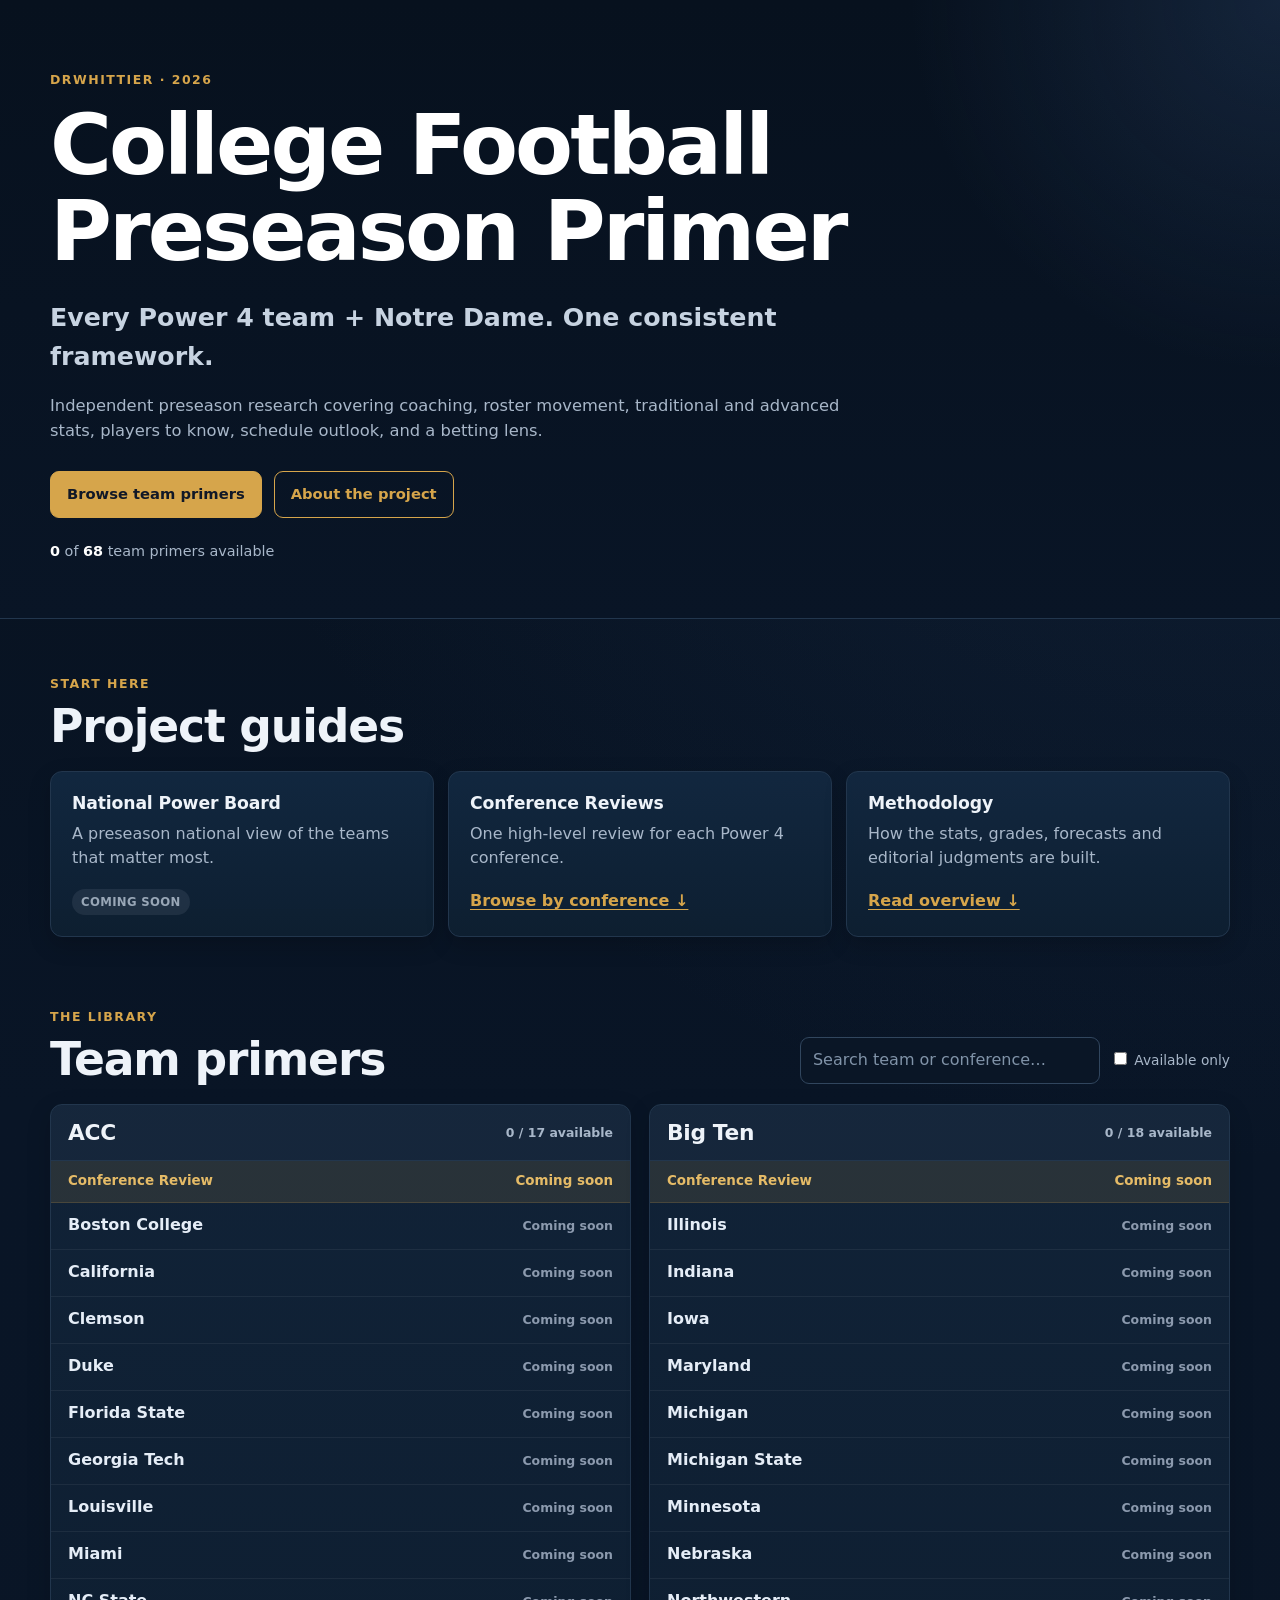
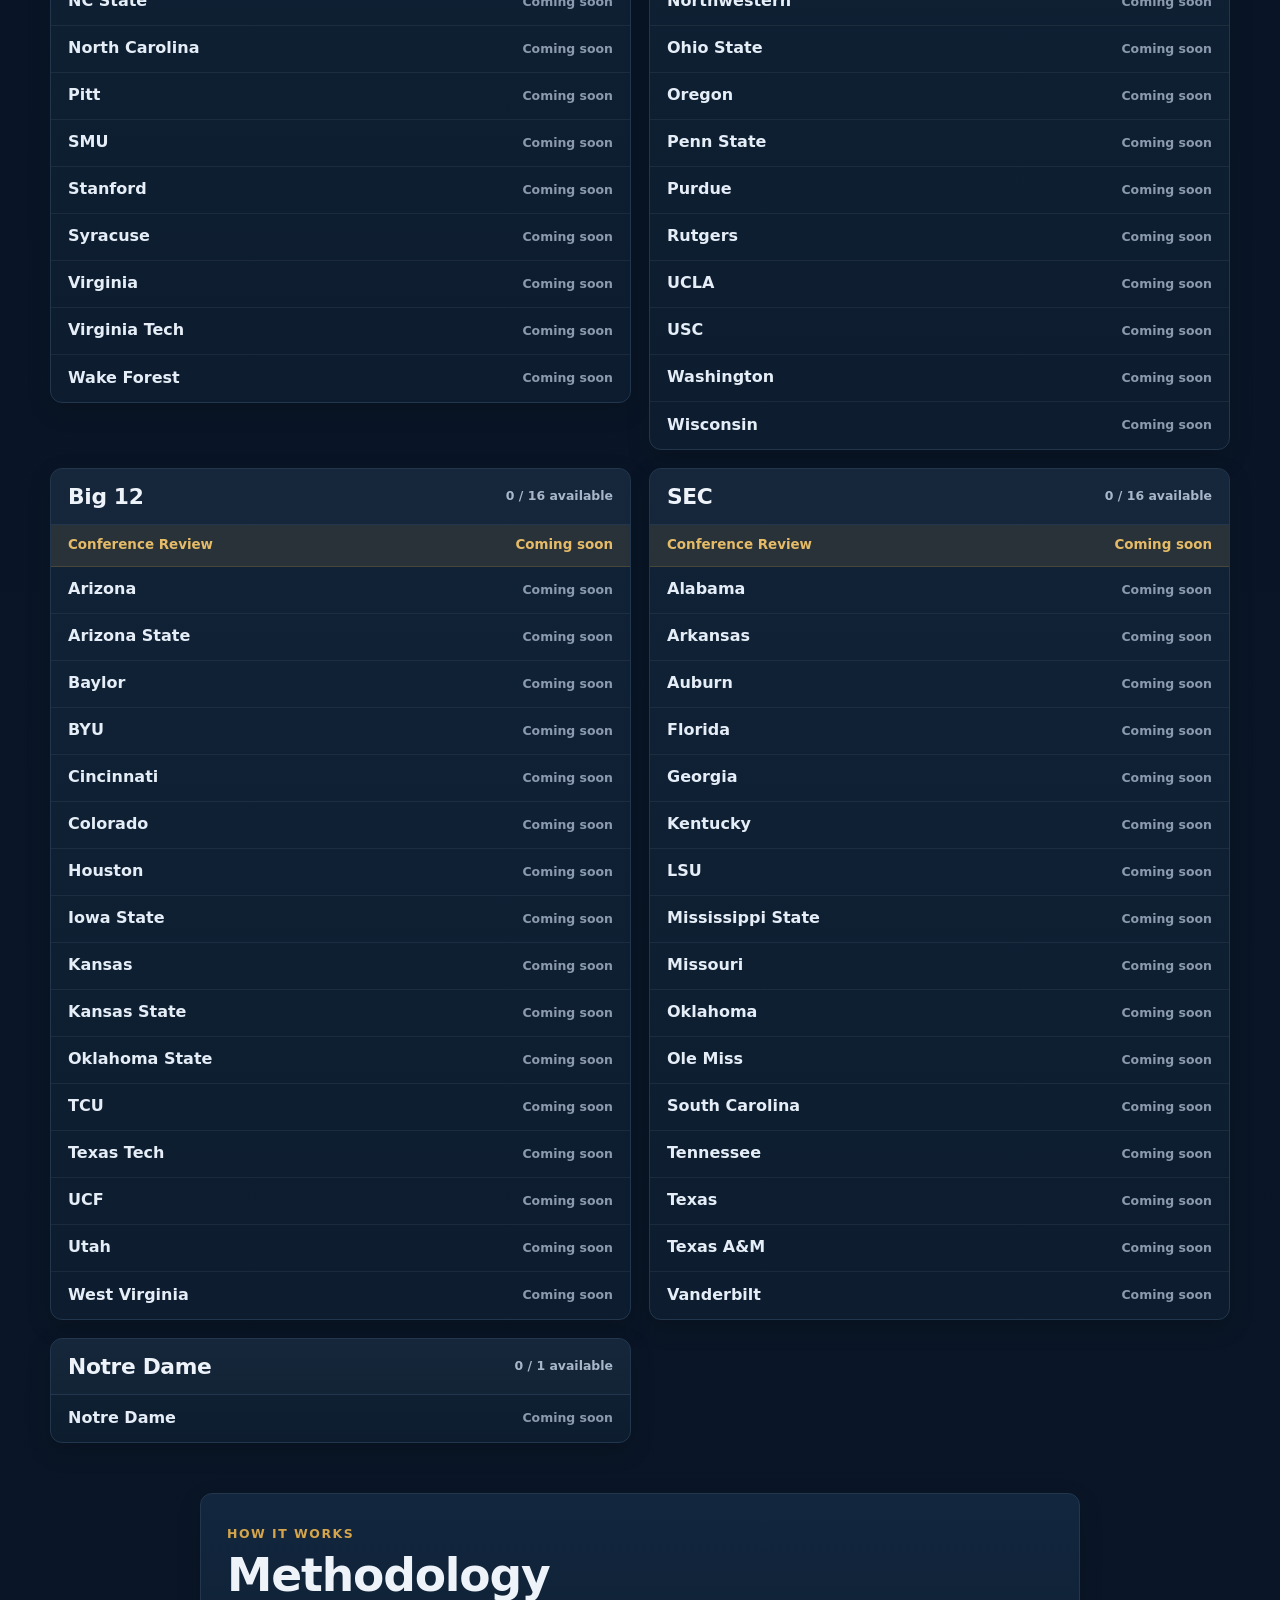
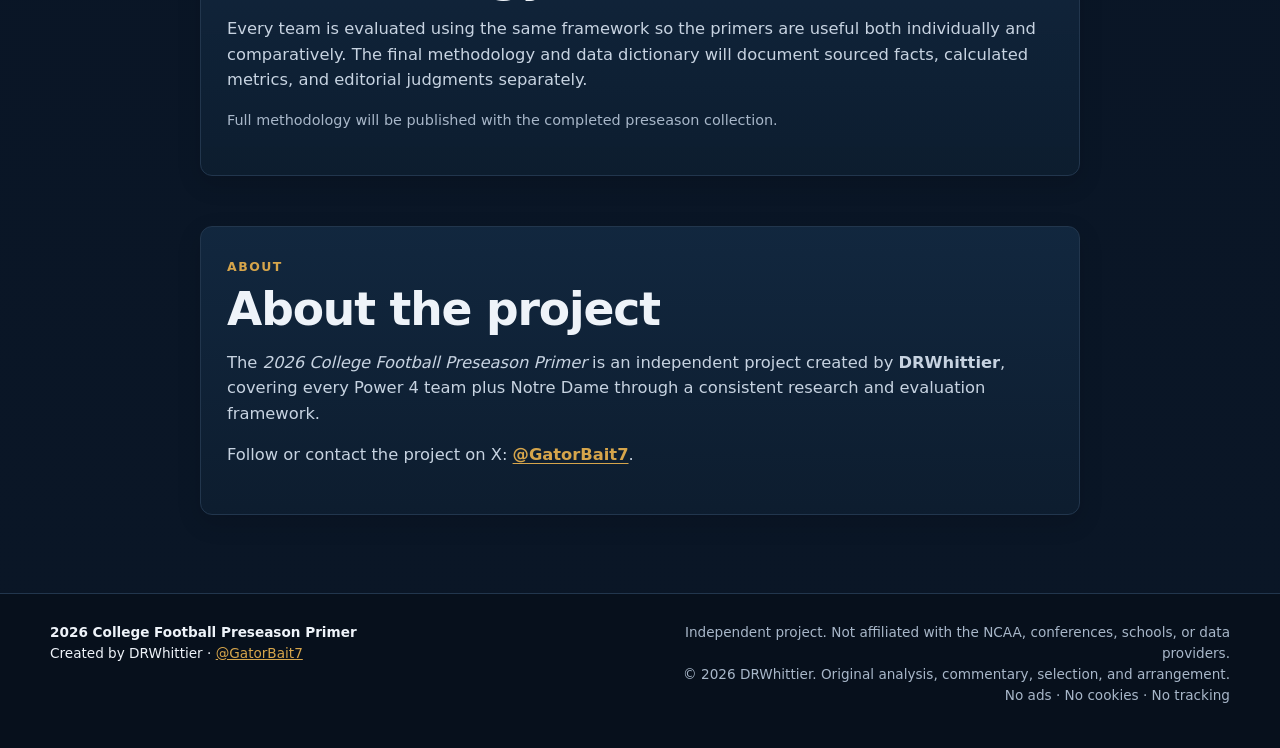
==== index.html @ 723c9876 "Initial CFB Primer website" ====
<!doctype html>
<html lang="en">
<head>
  <meta charset="utf-8">
  <meta name="viewport" content="width=device-width, initial-scale=1">
  <meta name="description" content="Independent 2026 college football preseason primers for every Power 4 team plus Notre Dame.">
  <meta name="author" content="DRWhittier">
  <meta name="theme-color" content="#111827">
  <meta property="og:title" content="2026 College Football Preseason Primer">
  <meta property="og:description" content="Every Power 4 team + Notre Dame. One consistent framework.">
  <meta property="og:type" content="website">
  <meta property="og:url" content="https://cfb.drwhittier.com/">
  <meta name="twitter:card" content="summary">
  <title>2026 College Football Preseason Primer</title>
  <link rel="stylesheet" href="assets/styles.css">
</head>
<body>
  <header class="site-header">
    <div class="wrap hero">
      <div class="eyebrow">DRWHITTIER · 2026</div>
      <h1>College Football<br>Preseason Primer</h1>
      <p class="dek">Every Power 4 team + Notre Dame. One consistent framework.</p>
      <p class="intro">Independent preseason research covering coaching, roster movement, traditional and advanced stats, players to know, schedule outlook, and a betting lens.</p>
      <div class="hero-actions">
        <a class="button primary" href="#primers">Browse team primers</a>
        <a class="button" href="#about">About the project</a>
      </div>
      <div class="release-line" aria-live="polite">
        <strong id="available-count">0</strong> of <strong>68</strong> team primers available
      </div>
    </div>
  </header>

  <main>
    <section class="wrap featured" aria-labelledby="featured-title">
      <div class="section-heading">
        <div>
          <span class="kicker">Start here</span>
          <h2 id="featured-title">Project guides</h2>
        </div>
      </div>
      <div class="guide-grid">
        <div class="guide-card">
          <h3>National Power Board</h3>
          <p>A preseason national view of the teams that matter most.</p>
          <span class="status-pill pending">Coming soon</span>
        </div>
        <div class="guide-card">
          <h3>Conference Reviews</h3>
          <p>One high-level review for each Power 4 conference.</p>
          <a class="text-link" href="#primers">Browse by conference ↓</a>
        </div>
        <div class="guide-card">
          <h3>Methodology</h3>
          <p>How the stats, grades, forecasts and editorial judgments are built.</p>
          <a class="text-link" href="#methodology">Read overview ↓</a>
        </div>
      </div>
    </section>

    <section id="primers" class="wrap primer-section" aria-labelledby="primers-title">
      <div class="section-heading primer-heading">
        <div>
          <span class="kicker">The library</span>
          <h2 id="primers-title">Team primers</h2>
        </div>
        <div class="filters">
          <label class="search-label" for="team-search">Find a team</label>
          <input id="team-search" type="search" placeholder="Search team or conference…" autocomplete="off">
          <label class="available-toggle"><input id="available-only" type="checkbox"> Available only</label>
        </div>
      </div>
      <div id="conference-grid" class="conference-grid"></div>
      <p id="no-results" class="no-results" hidden>No teams match that search.</p>
    </section>

    <section id="methodology" class="wrap info-section" aria-labelledby="methodology-title">
      <span class="kicker">How it works</span>
      <h2 id="methodology-title">Methodology</h2>
      <p>Every team is evaluated using the same framework so the primers are useful both individually and comparatively. The final methodology and data dictionary will document sourced facts, calculated metrics, and editorial judgments separately.</p>
      <p class="quiet">Full methodology will be published with the completed preseason collection.</p>
    </section>

    <section id="about" class="wrap info-section" aria-labelledby="about-title">
      <span class="kicker">About</span>
      <h2 id="about-title">About the project</h2>
      <p>The <em>2026 College Football Preseason Primer</em> is an independent project created by <strong>DRWhittier</strong>, covering every Power 4 team plus Notre Dame through a consistent research and evaluation framework.</p>
      <p>Follow or contact the project on X: <a class="text-link" href="https://x.com/GatorBait7" rel="me noopener noreferrer">@GatorBait7</a>.</p>
    </section>
  </main>

  <footer class="site-footer">
    <div class="wrap footer-inner">
      <div>
        <strong>2026 College Football Preseason Primer</strong><br>
        Created by DRWhittier · <a href="https://x.com/GatorBait7" rel="me noopener noreferrer">@GatorBait7</a>
      </div>
      <div class="footer-fineprint">
        Independent project. Not affiliated with the NCAA, conferences, schools, or data providers.<br>
        © 2026 DRWhittier. Original analysis, commentary, selection, and arrangement.<br>
        No ads · No cookies · No tracking
      </div>
    </div>
  </footer>

  <script src="assets/site.js"></script>
</body>
</html>
---- assets/styles.css ----
:root {
  --bg: #091526;
  --bg-elevated: #0d1d30;
  --panel: #102338;
  --panel-soft: #132942;
  --line: #22364d;
  --ink: #eef3f9;
  --muted: #a8b7c9;
  --muted-strong: #c7d3e1;
  --accent: #d6a54b;
  --accent-strong: #e5bb67;
  --accent-soft: rgba(214, 165, 75, 0.12);
  --success: #7edb9d;
  --success-soft: rgba(126, 219, 157, 0.15);
  --pending: #99a7b7;
  --pending-soft: rgba(153, 167, 183, 0.12);
  --max: 1180px;
  --display: "Segoe UI", Inter, ui-sans-serif, system-ui, -apple-system, BlinkMacSystemFont, Arial, sans-serif;
}

* { box-sizing: border-box; }
html { scroll-behavior: smooth; }
body {
  margin: 0;
  color: var(--ink);
  background:
    radial-gradient(circle at top right, rgba(35, 63, 102, 0.32), transparent 28%),
    linear-gradient(180deg, #07111e 0%, #091526 28%, #0a1626 100%);
  font-family: Inter, ui-sans-serif, system-ui, -apple-system, BlinkMacSystemFont, "Segoe UI", sans-serif;
  line-height: 1.55;
}
a { color: inherit; }
.wrap { width: min(calc(100% - 40px), var(--max)); margin: 0 auto; }

.site-header {
  background:
    radial-gradient(circle at top right, rgba(50, 79, 122, 0.30), transparent 26%),
    linear-gradient(180deg, #07111e 0%, #091526 100%);
  color: white;
  border-bottom: 1px solid var(--line);
}
.hero { padding: 70px 0 56px; }
.eyebrow, .kicker {
  display: block;
  font-size: .78rem;
  font-weight: 750;
  letter-spacing: .12em;
  text-transform: uppercase;
}
.eyebrow { color: var(--accent); margin-bottom: 14px; }
.kicker { color: var(--accent); margin-bottom: 8px; }

h1,
h2,
.guide-card h3,
.conference-header h3 {
  font-family: var(--display);
  font-weight: 750;
}

h1 {
  max-width: 900px;
  margin: 0;
  font-size: clamp(3rem, 6.6vw, 5.9rem);
  line-height: 1.01;
  letter-spacing: -.035em;
}
.dek {
  margin: 24px 0 10px;
  max-width: 860px;
  font-size: clamp(1.18rem, 2.1vw, 1.58rem);
  font-weight: 700;
  color: var(--muted-strong);
}
.intro { max-width: 800px; color: var(--muted); font-size: 1.02rem; }
.hero-actions { display: flex; flex-wrap: wrap; gap: 12px; margin: 28px 0 22px; }
.button {
  display: inline-block;
  padding: 11px 16px;
  border: 1px solid var(--accent);
  border-radius: 9px;
  text-decoration: none;
  font-weight: 800;
  font-size: .92rem;
  color: var(--accent);
  background: transparent;
  transition: transform .15s ease, background .15s ease, color .15s ease, border-color .15s ease;
}
.button.primary {
  background: var(--accent);
  color: #111827;
  border-color: var(--accent);
}
.button:hover {
  transform: translateY(-1px);
  border-color: var(--accent-strong);
  color: var(--accent-strong);
}
.button.primary:hover {
  background: var(--accent-strong);
  color: #111827;
}
.release-line { color: var(--muted); font-size: .9rem; }
.release-line strong { color: white; }

main { padding-bottom: 8px; }
section { padding-top: 55px; }
.section-heading { display: flex; justify-content: space-between; align-items: end; gap: 24px; margin-bottom: 20px; }
h2 {
  margin: 0;
  font-size: clamp(2rem, 3.6vw, 2.85rem);
  line-height: 1.08;
  letter-spacing: -.025em;
}
h3 { margin: 0 0 6px; font-size: 1.05rem; }

.guide-grid { display: grid; grid-template-columns: repeat(3, 1fr); gap: 14px; }
.guide-card {
  min-height: 155px;
  padding: 21px;
  border: 1px solid var(--line);
  border-radius: 12px;
  background: linear-gradient(180deg, rgba(18, 40, 64, 0.95), rgba(14, 31, 49, 0.96));
  box-shadow: 0 8px 22px rgba(0, 0, 0, .18);
}
.guide-card h3 {
  font-size: 1.08rem;
  line-height: 1.25;
  letter-spacing: -.01em;
}
.guide-card p { color: var(--muted); margin: 7px 0 18px; }
.text-link { color: var(--accent); font-weight: 750; text-decoration-thickness: 1px; text-underline-offset: 3px; }
.text-link:hover { color: var(--accent-strong); }
.status-pill {
  display: inline-flex;
  align-items: center;
  border-radius: 999px;
  padding: 4px 9px;
  font-size: .73rem;
  font-weight: 800;
  letter-spacing: .03em;
  text-transform: uppercase;
}
.status-pill.available { background: var(--success-soft); color: var(--success); }
.status-pill.pending { background: var(--pending-soft); color: var(--pending); }

.primer-section { padding-top: 70px; }
.primer-heading { align-items: flex-end; }
.filters { display: flex; align-items: center; gap: 10px; flex-wrap: wrap; justify-content: flex-end; }
.search-label { position: absolute; width: 1px; height: 1px; overflow: hidden; clip: rect(0 0 0 0); }
#team-search {
  width: min(300px, 72vw);
  border: 1px solid #31465e;
  border-radius: 9px;
  padding: 10px 12px;
  font: inherit;
  color: var(--ink);
  background: rgba(10, 22, 38, 0.92);
}
#team-search::placeholder { color: #8093a8; }
.available-toggle { font-size: .86rem; color: var(--muted); white-space: nowrap; }
.available-toggle input { accent-color: var(--accent); }
.conference-grid { display: grid; grid-template-columns: repeat(2, minmax(0, 1fr)); gap: 18px; align-items: start; }
.conference-card {
  background: linear-gradient(180deg, rgba(17, 35, 56, 0.96), rgba(13, 29, 47, 0.96));
  border: 1px solid var(--line);
  border-radius: 12px;
  overflow: hidden;
  box-shadow: 0 8px 24px rgba(0, 0, 0, .16);
}
.conference-header {
  display: flex;
  justify-content: space-between;
  align-items: center;
  gap: 12px;
  padding: 15px 17px;
  border-bottom: 1px solid var(--line);
  background: rgba(255, 255, 255, 0.02);
}
.conference-header h3 {
  font-size: 1.36rem;
  margin: 0;
  line-height: 1.15;
  letter-spacing: -.015em;
}
.conference-count { color: var(--muted); font-size: .78rem; font-weight: 700; }
.conference-review {
  display: flex;
  justify-content: space-between;
  align-items: center;
  padding: 10px 17px;
  background: var(--accent-soft);
  border-bottom: 1px solid rgba(214, 165, 75, 0.18);
  font-size: .84rem;
  font-weight: 760;
  color: var(--accent-strong);
}
.team-list { list-style: none; margin: 0; padding: 0; }
.team-row {
  display: flex;
  justify-content: space-between;
  align-items: center;
  gap: 14px;
  padding: 10px 17px;
  border-bottom: 1px solid rgba(255,255,255,.06);
  min-height: 47px;
}
.team-row:last-child { border-bottom: 0; }
.team-name { font-weight: 700; color: #e5edf7; }
.team-link {
  flex: 0 0 auto;
  color: var(--accent);
  font-size: .82rem;
  font-weight: 800;
  text-decoration: none;
}
.team-link:hover { color: var(--accent-strong); text-decoration: underline; text-underline-offset: 3px; }
.team-coming { color: #8c9aae; font-size: .78rem; font-weight: 650; }
.no-results { text-align: center; padding: 34px; color: var(--muted); }

.info-section {
  max-width: 880px;
  padding: 30px 26px;
  margin-top: 50px;
  border: 1px solid var(--line);
  border-radius: 12px;
  background: linear-gradient(180deg, rgba(18, 40, 64, 0.94), rgba(13, 29, 47, 0.96));
  box-shadow: 0 8px 24px rgba(0, 0, 0, .14);
}
.info-section p { font-size: 1.02rem; color: var(--muted-strong); }
.quiet { color: var(--muted) !important; font-size: .9rem !important; }

.site-footer {
  margin-top: 70px;
  padding: 28px 0 42px;
  border-top: 1px solid var(--line);
  background: rgba(6, 14, 24, 0.68);
}
.footer-inner { display: flex; justify-content: space-between; gap: 30px; font-size: .85rem; }
.footer-fineprint { max-width: 570px; color: var(--muted); text-align: right; }
.site-footer a { color: var(--accent); }
.site-footer a:hover { color: var(--accent-strong); }

@media (max-width: 800px) {
  .hero { padding: 50px 0 42px; }
  .guide-grid, .conference-grid { grid-template-columns: 1fr; }
  .section-heading, .primer-heading, .footer-inner { align-items: stretch; flex-direction: column; }
  .filters { justify-content: flex-start; }
  .footer-fineprint { text-align: left; }
  .info-section { margin-top: 36px; padding: 24px 20px; }
}

@media print {
  .site-header { background: white; color: black; border-bottom: 2px solid black; }
  .eyebrow, .intro, .release-line { color: black; }
  .hero-actions, .filters { display: none; }
  body { background: white; color: black; }
  .conference-card, .guide-card, .info-section { break-inside: avoid; box-shadow: none; background: white; color: black; }
}
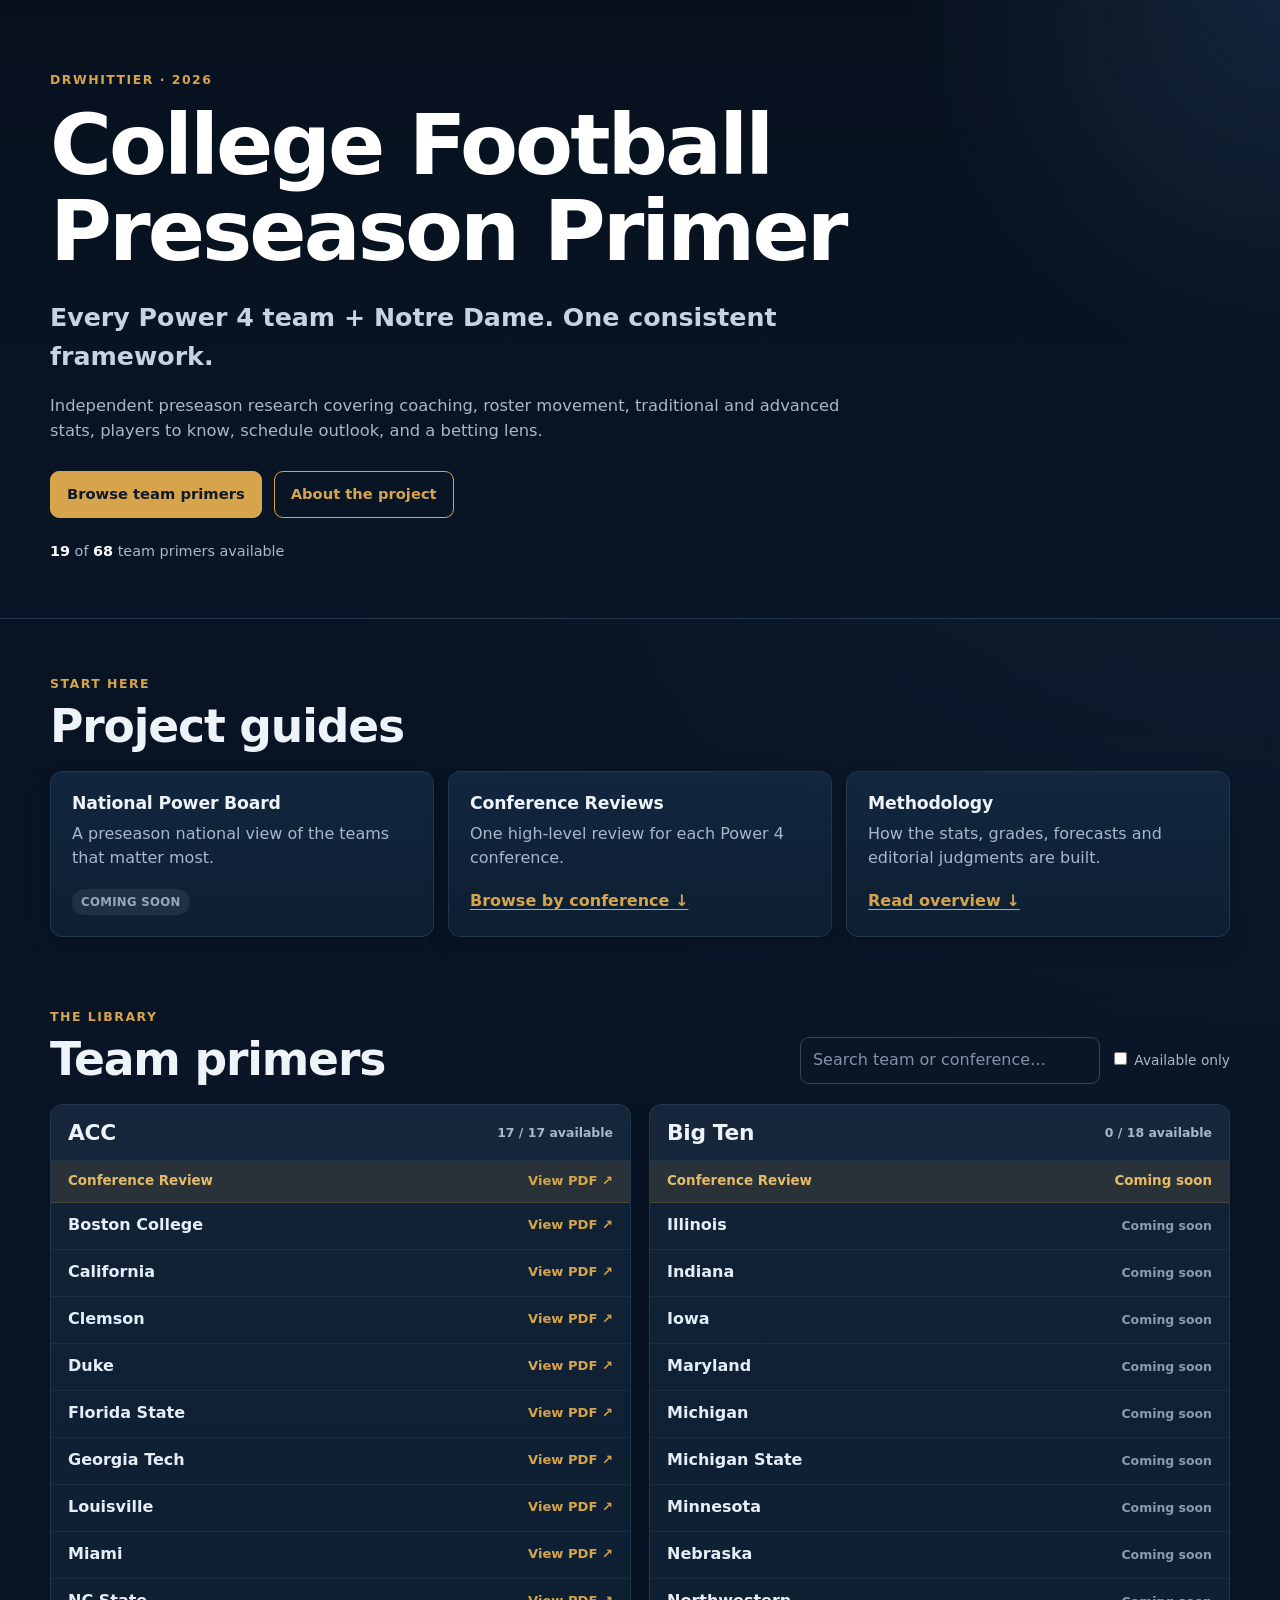
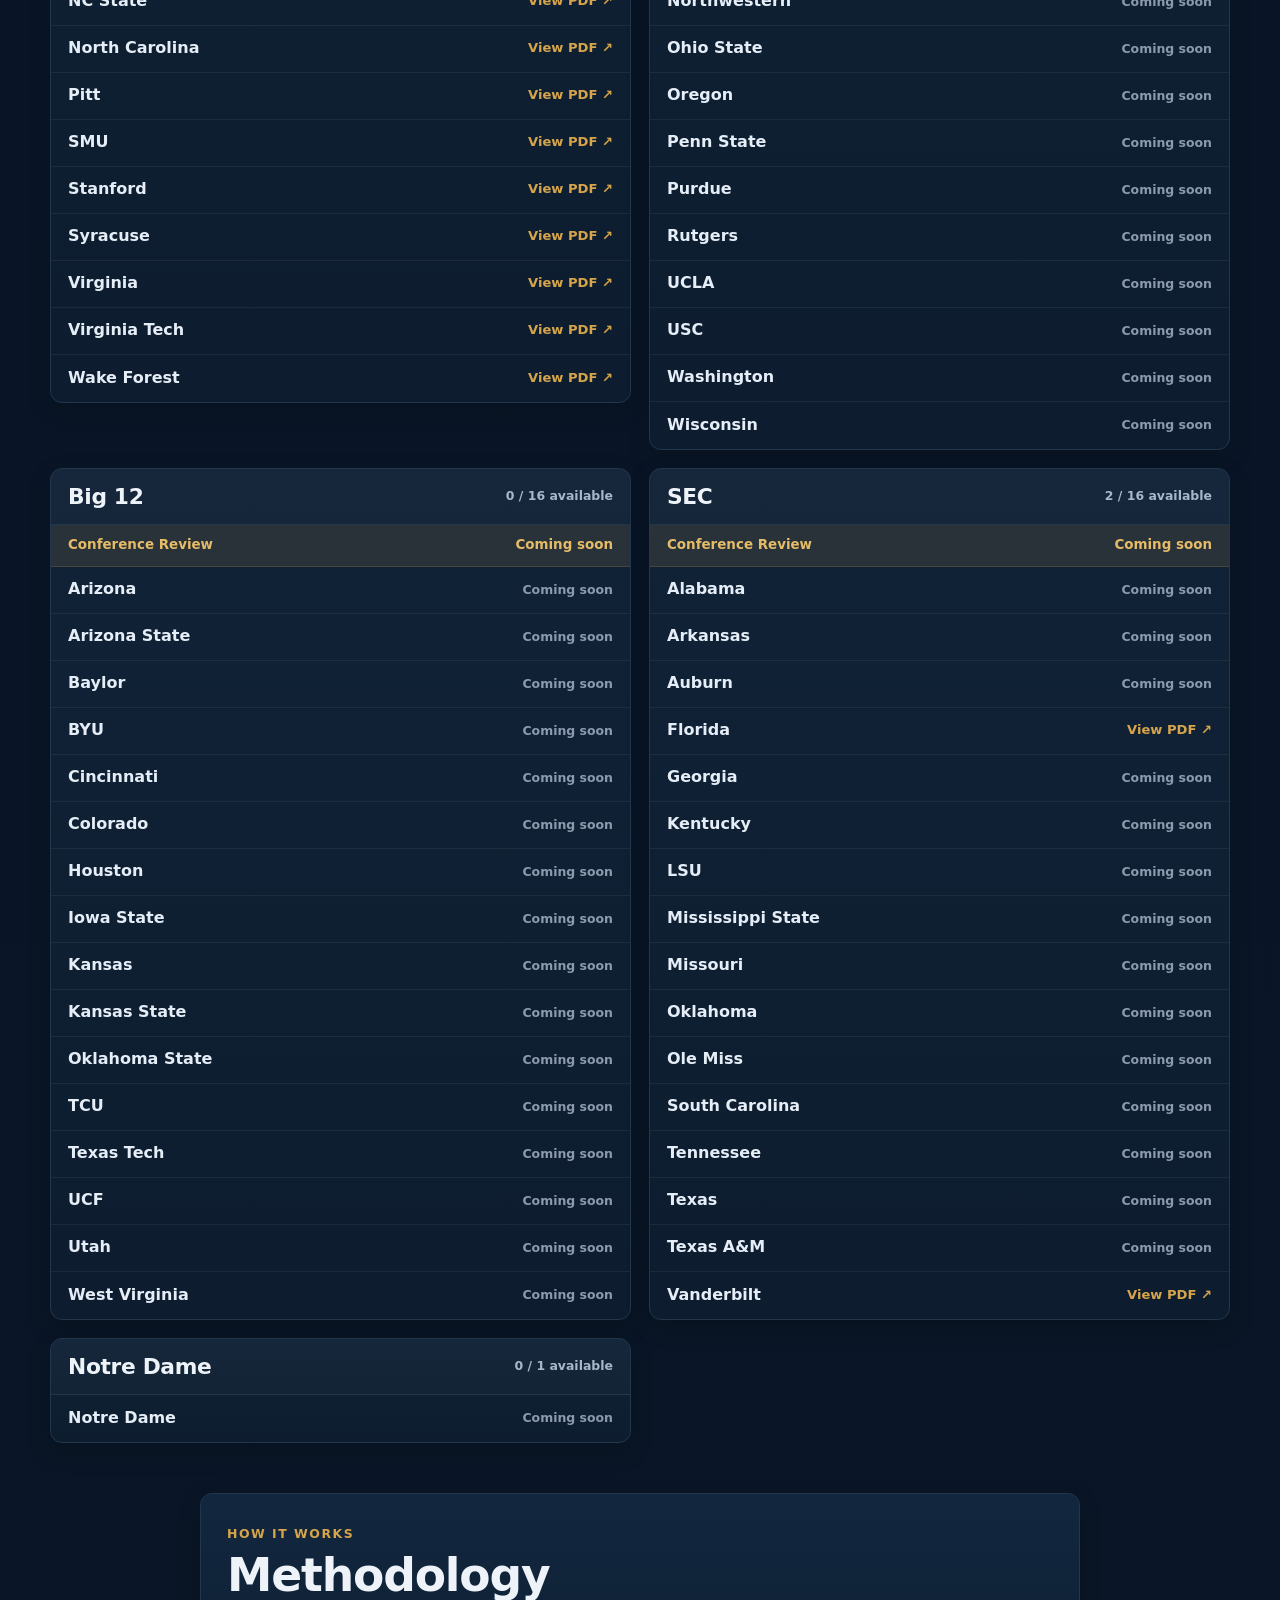
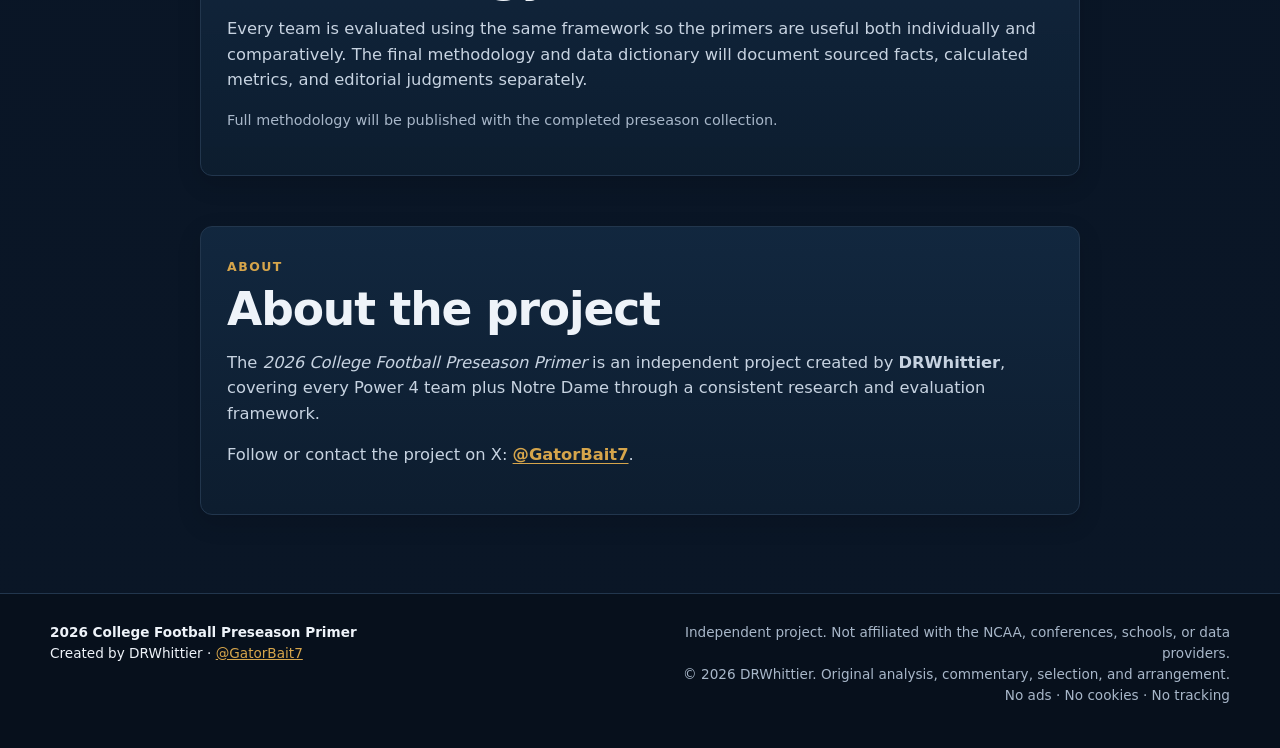
==== commit cc4d9783: "Add Google Analytics" ====
--- a/index.html
+++ b/index.html
@@ -1,6 +1,15 @@
 <!doctype html>
 <html lang="en">
 <head>
+  <!-- Google tag (gtag.js) -->
+<script async src="https://www.googletagmanager.com/gtag/js?id=G-PS1MJWSFMT"></script>
+<script>
+  window.dataLayer = window.dataLayer || [];
+  function gtag(){dataLayer.push(arguments);}
+  gtag('js', new Date());
+
+  gtag('config', 'G-PS1MJWSFMT');
+</script>
   <meta charset="utf-8">
   <meta name="viewport" content="width=device-width, initial-scale=1">
   <meta name="description" content="Independent 2026 college football preseason primers for every Power 4 team plus Notre Dame.">
@@ -103,6 +112,7 @@
     </div>
   </footer>
 
+  <script src="assets/release-state.js"></script>
   <script src="assets/site.js"></script>
 </body>
 </html>
